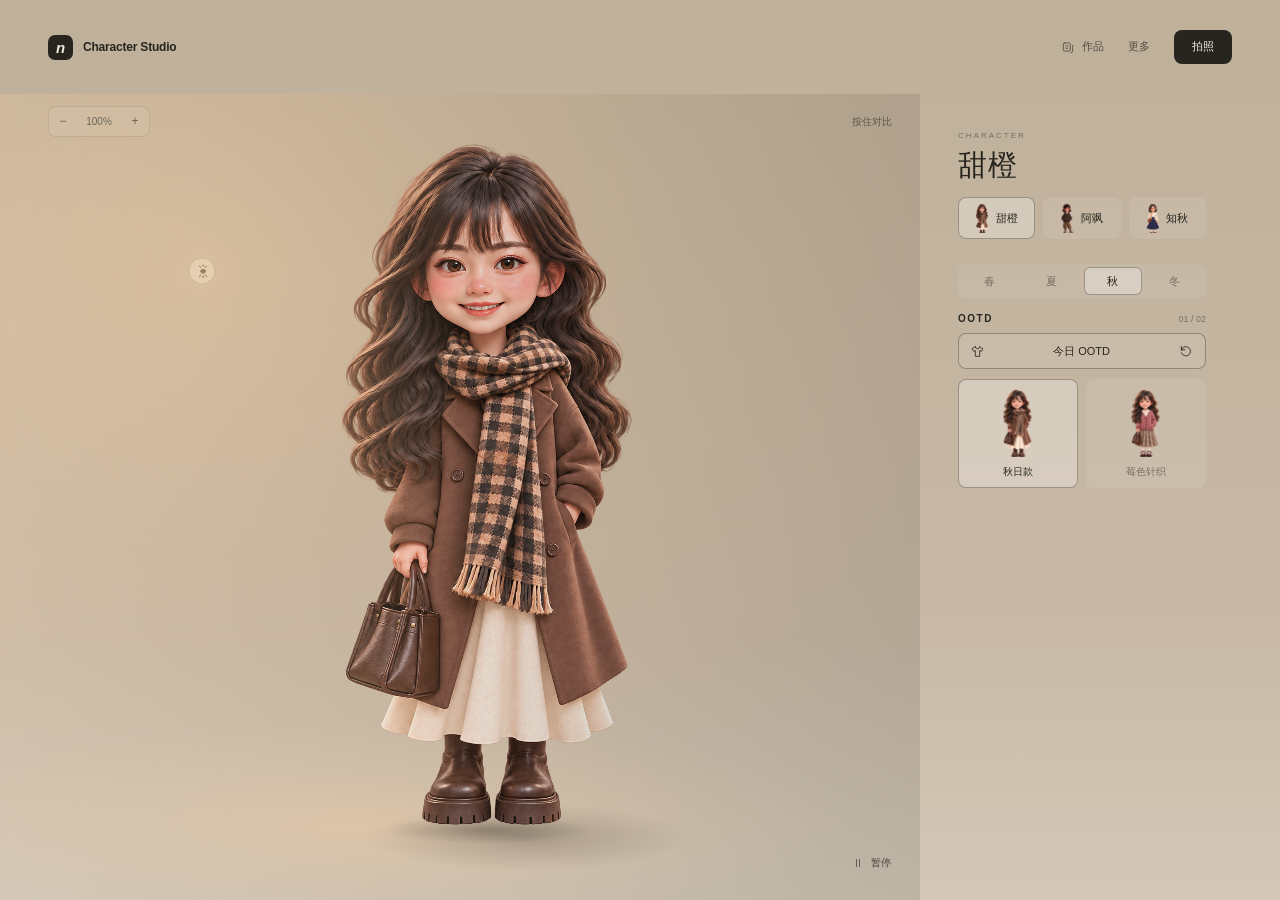
==== previews/mobile/studio.html @ cbd5872a "Reduce startup image traffic and add mobile layout preview" ====
<!doctype html>
<html lang="zh-CN">
<head>
  <meta charset="UTF-8">
  <base href="../../">
  <meta name="viewport" content="width=device-width, initial-scale=1">
  <meta name="theme-color" content="#d2c5b3">
  <meta name="description" content="A local character studio. Shape, light and export your character in your browser.">
  <title>手机排布预览 · Character Studio</title>
  <link rel="icon" href="assets/favicon.svg" type="image/svg+xml">
  <link rel="stylesheet" href="styles.css">
  <link rel="stylesheet" href="previews/mobile/mobile.css">
</head>
<body>
  <svg class="icon-definitions" aria-hidden="true" xmlns="http://www.w3.org/2000/svg">
    <symbol id="i-upload" viewBox="0 0 24 24"><path d="M12 16V4m-4 4 4-4 4 4M5 16v4h14v-4"/></symbol>
    <symbol id="i-download" viewBox="0 0 24 24"><path d="M12 4v12m-4-4 4 4 4-4M5 16v4h14v-4"/></symbol>
    <symbol id="i-library" viewBox="0 0 24 24"><rect x="4" y="5" width="12" height="14" rx="2"/><path d="M20 9v10a3 3 0 0 1-3 3M8 10h4m-4 4h4"/></symbol>
    <symbol id="i-play" viewBox="0 0 24 24"><path d="m9 5 11 7-11 7Z"/></symbol>
    <symbol id="i-pause" viewBox="0 0 24 24"><path d="M9 5v14m6-14v14"/></symbol>
    <symbol id="i-reset" viewBox="0 0 24 24"><path d="M4 10a8 8 0 1 1 0 5m0-5V4m0 6h6"/></symbol>
    <symbol id="i-close" viewBox="0 0 24 24"><path d="m6 6 12 12M6 18 18 6"/></symbol>
    <symbol id="i-save" viewBox="0 0 24 24"><path d="M5 3h12l4 4v14H3V3h2m2 0v7h10V3M7 21v-7h10v7"/></symbol>
    <symbol id="i-target" viewBox="0 0 24 24"><circle cx="12" cy="12" r="7"/><path d="M12 2v4m0 12v4M2 12h4m12 0h4"/></symbol>
    <symbol id="i-trash" viewBox="0 0 24 24"><path d="M3 6h18M9 6V3h6v3M6 6l1 15h10l1-15M10 10v7m4-7v7"/></symbol>
    <symbol id="i-outfit" viewBox="0 0 24 24"><path d="m8 3-6 4 3 5 3-2v11h8V10l3 2 3-5-6-4a4 4 0 0 1-8 0Z"/></symbol>
  </svg>

  <header class="toolbar">
    <a class="brand" href="./" aria-label="角色摄影棚首页"><span class="brand-mark">n</span><span>Character Studio</span></a>
    <nav class="toolbar-actions" aria-label="Studio tools">
      <button id="libraryButton" class="toolbar-button" type="button"><svg><use href="#i-library"/></svg><span>作品</span><span id="versionCount" class="count" hidden>0</span></button>
      <details class="toolbar-more"><summary>更多</summary><div class="more-menu">
        <button id="uploadButton" type="button">上传角色</button>
        <button id="downloadButton" type="button">人物 PNG</button>
        <button id="saveButton" type="button">保存版本</button>
      </div></details>
      <button id="photoButton" class="save-button" type="button" disabled>拍照</button>
    </nav>
  </header>

  <main class="workspace" aria-label="Character studio">
    <section id="stage" class="stage" aria-label="Character preview">
      <div class="stage-tools">
        <div class="zoom-controls" aria-label="Preview zoom">
          <button id="zoomOut" type="button" aria-label="Zoom out">−</button>
          <button id="zoomReset" type="button" title="Reset zoom"><span id="zoomValue">100%</span></button>
          <button id="zoomIn" type="button" aria-label="Zoom in">+</button>
        </div>
        <button id="compareButton" class="compare-button" type="button" title="Hold to see the original character; keyboard: hold Space">按住对比</button>
      </div>

      <canvas id="previewCanvas" tabindex="0" aria-label="甜美女孩，点击或按回车互动"></canvas>
      <button id="lightHandle" class="light-handle" role="slider" aria-label="灯光位置" aria-valuemin="8" aria-valuemax="92" aria-valuenow="22" title="拖动光源；方向键也可调整" disabled>☀</button>
      <div id="countdown" class="countdown" role="status" aria-live="assertive" hidden></div>
      <div id="headRegion" class="head-region" hidden>
        <div class="head-region-circle" id="headMove" role="slider" tabindex="0" aria-label="Head region position" aria-valuemin="15" aria-valuemax="58" aria-valuenow="34" title="Drag to position the head region; arrow keys adjust it"><span>Head</span></div>
        <button id="headResize" type="button" class="head-handle" aria-label="Resize head region" title="Drag to adjust the head boundary"></button>
      </div>
      <div id="loading" class="loading"><span class="loading-dot"></span>准备中…</div>

      <div class="stage-footer">
        <p id="stageHint" class="sr-only">点击人物互动，拖动光源调整灯光</p>
        <button id="demoButton" class="demo-button" type="button" aria-pressed="false"><svg aria-hidden="true"><use id="demoIcon" href="#i-pause"/></svg><span id="demoLabel">暂停</span></button>
      </div>
    </section>

    <aside class="settings" aria-label="Character controls">
      <div class="settings-title"><p>CHARACTER</p><h1 id="characterName">甜橙</h1><div id="characterPicker" class="character-picker" role="group" aria-label="Choose a character"></div><p id="personality" class="sr-only"></p></div>

      <section id="wardrobe" class="wardrobe" aria-label="OOTD outfits" aria-busy="false">
        <div id="seasonPicker" class="season-picker" role="group" aria-label="选择季节"></div>
        <div class="wardrobe-heading"><h2>OOTD</h2><span id="outfitCounter">—</span></div>
        <button id="outfitButton" class="outfit-button" type="button" disabled><svg><use href="#i-outfit"/></svg><span>今日 OOTD</span><svg class="outfit-arrow" aria-hidden="true"><use href="#i-reset"/></svg></button>
        <div id="outfitList" class="outfit-list" role="group" aria-label="Choose an outfit"></div>
        <p id="outfitStatus" class="outfit-status sr-only" role="status" aria-live="polite">秋日款 · Autumn layers</p>
      </section>

      <section id="responseSection" class="studio-section" aria-label="角色回应">
        <div class="section-heading"><h2>动作</h2><button id="idleButton" type="button" aria-pressed="true">待机开启</button></div>
        <div id="responseButtons" class="segmented" role="group" aria-label="选择人物回应"></div>
        <p id="responseStatus" class="section-note sr-only" role="status" aria-live="polite">待机 · 呼吸与眨眼</p>
      </section>
      <section class="studio-section" aria-label="摄影场景">
        <div class="section-heading"><h2>场景</h2></div>
        <div id="sceneButtons" class="scene-buttons" role="group" aria-label="选择场景">
          <button type="button" data-scene="studio" aria-pressed="true"><i class="scene-icon scene-studio"></i>摄影棚</button>
          <button type="button" data-scene="magazine" aria-pressed="false"><i class="scene-icon scene-magazine" aria-hidden="true">O</i>杂志封面</button>
          <button type="button" data-scene="polaroid" aria-pressed="false"><i class="scene-icon scene-polaroid"></i>拍立得</button>
        </div>
      </section>
      <fieldset class="palette-control studio-light"><legend>灯光 <button id="lightToggle" type="button" aria-pressed="true" aria-label="切换灯光">开</button></legend>
        <div id="lightPresets" class="light-presets" role="group" aria-label="灯光风格">
          <button type="button" data-light="day" aria-pressed="false"><i style="--light:#fff1d8"></i>日光</button>
          <button type="button" data-light="warm" aria-pressed="true"><i style="--light:#ffd4a4"></i>暖光</button>
          <button type="button" data-light="cool" aria-pressed="false"><i style="--light:#c6d9ed"></i>清冷</button>
        </div>
      </fieldset>
      <details id="advancedSettings" class="advanced-settings"><summary>细节调整</summary>
      <div class="advanced-light">
        <div id="lightPalette" class="palette" aria-label="自定义光色"></div>
        <label class="intensity-control" for="lightIntensity"><span>亮度</span><input id="lightIntensity" type="range" min="0" max="100" value="55" aria-label="灯光亮度"></label>
        <div class="light-directions"><button id="leftLight" type="button" aria-pressed="true">左侧</button><button id="rightLight" type="button" aria-pressed="false">右侧</button><span id="lightPosition" class="sr-only"></span></div>
      </div>
      <div class="daily-locks"><label><input id="lockOutfit" type="checkbox">固定穿搭</label><label><input id="lockScene" type="checkbox">固定场景</label></div>
      <button id="outfitCompare" type="button" class="detail-button">对比穿搭</button>
      <div class="range-control">
        <div class="control-heading"><label for="headSize">头部</label><button id="headRegionButton" class="small-icon-button" type="button" aria-label="Adjust head region" aria-pressed="false" title="Adjust the head region"><svg><use href="#i-target"/></svg></button></div>
        <input id="headSize" type="range" min="-100" max="100" value="0" aria-label="头部">
        <div class="range-endpoints"><span>小</span><span>大</span></div>
      </div>
      <div class="range-control">
        <div class="control-heading"><label for="bodyShape">身形</label><output id="bodyShapeOutput" for="bodyShape"></output></div>
        <input id="bodyShape" type="range" min="-100" max="100" value="0" aria-label="身形">
        <div class="range-endpoints"><span>纤细</span><span>饱满</span></div>
      </div>
      <div class="range-control">
        <div class="control-heading"><label for="height">身高</label><output id="heightOutput" for="height"></output></div>
        <input id="height" type="range" min="-100" max="100" value="0" aria-label="身高">
        <div class="range-endpoints"><span>矮</span><span>高</span></div>
      </div>

      <fieldset class="palette-control background-control"><legend>底色与 PNG 背景</legend><div id="backgroundPalette" class="palette"></div></fieldset>
      <button id="resetButton" class="reset-button" type="button"><svg><use href="#i-reset"/></svg>恢复原样</button>
      </details>
    </aside>
  </main>
  <div id="cameraControls" class="camera-controls" hidden>
    <div id="cameraResponses" class="segmented" role="group" aria-label="拍照动作"></div>
    <button id="exitCamera" type="button">← 返回</button>
    <div class="segmented" role="group" aria-label="拍照构图"><button id="fullCrop" type="button" aria-pressed="true">全身</button><button id="halfCrop" type="button" aria-pressed="false">半身</button></div>
    <details class="camera-options"><summary>构图</summary><div class="camera-popover">
      <div class="segmented" role="group" aria-label="照片比例"><button type="button" data-ratio="portrait" aria-pressed="true">4:5</button><button type="button" data-ratio="square" aria-pressed="false">1:1</button><button type="button" data-ratio="wallpaper" aria-pressed="false">9:16</button></div>
      <label class="intensity-control">大小<input id="photoScale" type="range" min="75" max="120" value="100" aria-label="人物大小"></label>
      <input id="photoCaption" type="text" maxlength="26" placeholder="照片标题" aria-label="照片标题">
      <div class="caption-options"><label><input id="photoDate" type="checkbox">日期</label><button id="resetComposition" type="button">居中</button></div>
    </div></details>
    <button id="captureButton" class="save-button" type="button">● 拍摄</button>
    <button id="cancelCapture" type="button" hidden>取消</button>
  </div>
  <dialog id="photoDialog" class="photo-dialog" aria-labelledby="photoTitle">
    <div class="library-header"><div><p>YOUR OOTD</p><h2 id="photoTitle">这一刻</h2></div><button id="closePhoto" class="small-icon-button" type="button" aria-label="关闭照片"><svg><use href="#i-close"/></svg></button></div>
    <img id="photoResult" alt="角色照片">
    <div class="photo-actions"><button id="retakePhoto" class="secondary-button" type="button">调整重拍</button><button id="savePhoto" class="secondary-button" type="button">收藏</button><button id="downloadPhoto" class="save-button" type="button">下载照片</button></div>

  </dialog>

  <dialog id="libraryDialog" class="library-dialog" aria-labelledby="libraryTitle">
    <div class="library-header"><div><p>COLLECTION</p><h2 id="libraryTitle">作品</h2></div><button id="closeLibrary" class="small-icon-button" type="button" aria-label="Close saved versions"><svg><use href="#i-close"/></svg></button></div>
    <div class="library-tabs segmented" role="group" aria-label="作品分类"><button type="button" data-library="photos" aria-pressed="true">照片</button><button type="button" data-library="versions" aria-pressed="false">版本</button><button type="button" data-library="characters" aria-pressed="false">角色</button></div>
    <div id="libraryList" class="library-list"></div>

  </dialog>
  <dialog id="outfitCompareDialog" class="outfit-compare-dialog" aria-labelledby="compareTitle"><div class="library-header"><h2 id="compareTitle">穿搭</h2><button id="closeOutfitCompare" class="small-icon-button" type="button" aria-label="关闭穿搭对比"><svg><use href="#i-close"/></svg></button></div><div id="outfitCompareList" class="outfit-compare-list"></div></dialog>
  <input id="fileInput" type="file" accept="image/png,image/jpeg,image/webp" hidden>
  <input id="customLight" type="color" value="#b28eff" class="hidden-color" tabindex="-1" aria-label="Custom light colour">
  <a id="downloadLink" hidden download="sweet-girl.png">Download prepared PNG</a>
  <img id="exportImage" hidden alt="Prepared PNG export">
  <div id="toast" class="toast" role="status" aria-live="polite" hidden></div>
  <noscript><p class="noscript">Enable JavaScript to use the character studio.</p></noscript>
  <script src="previews/mobile/mobile.js"></script>
  <script id="studioBootstrap">
    (async function () {
      // Load dependencies in order so a dropped request cannot start an incomplete app.
      const files=['js/model.js','js/renderer.js','js/storage.js','js/wardrobe.js','js/studio-model.js','js/studio-effects.js','js/studio-controller.js','js/app.js'];
      function load(src) {
        return new Promise((resolve,reject) => {
          const script=document.createElement('script');let settled=false;
          const finish=success => {
            if(settled)return;settled=true;clearTimeout(timer);
            if(success)resolve();else{script.remove();reject(new Error('Script load failed: '+src));}
          };
          const timer=setTimeout(()=>finish(false),8000);
          script.src=src;script.onload=()=>finish(true);script.onerror=()=>finish(false);
          document.head.appendChild(script);
        });
      }
      try {
        for(const file of files) {
          for(let attempt=0;attempt<3;attempt++) {
            try{await load(file+(attempt?'?retry='+attempt+'&t='+Date.now():''));break;}
            catch(error){if(attempt===2)throw error;}
          }
        }
      } catch(error) {
        console.error(error);
        const loading=document.getElementById('loading'),reload=document.createElement('button');
        reload.type='button';reload.textContent='重新加载';reload.className='save-button';reload.onclick=()=>location.reload();
        loading.setAttribute('role','alert');loading.replaceChildren(document.createTextNode('加载未完成'),reload);
      }
    })();
  </script>
</body>
</html>
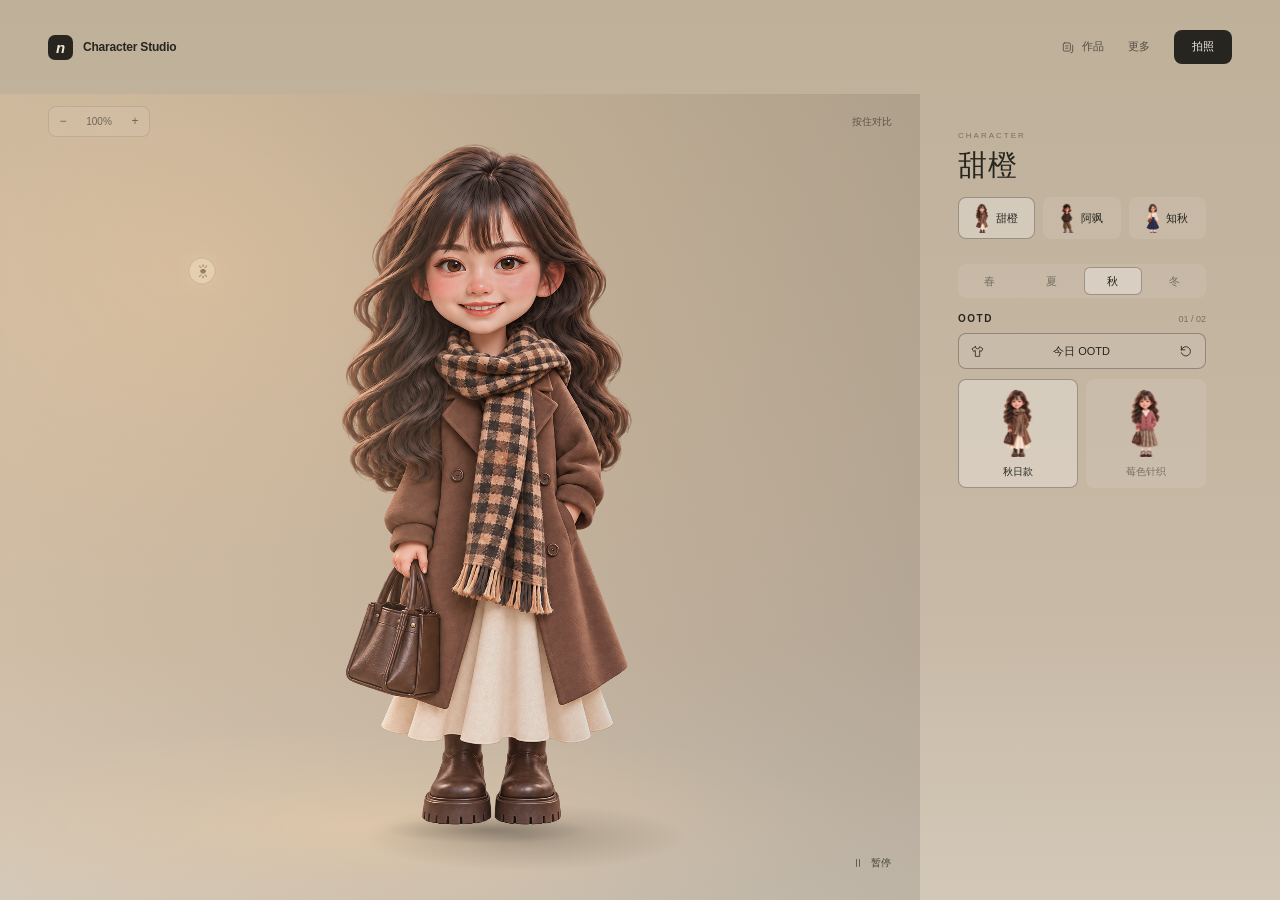
==== commit ae3f02d5: "Keep startup compatible with cached scripts and thumbnail failures" ====
--- a/previews/mobile/studio.html
+++ b/previews/mobile/studio.html
@@ -27,7 +27,7 @@
   </svg>
 
   <header class="toolbar">
-    <a class="brand" href="./" aria-label="角色摄影棚首页"><span class="brand-mark">n</span><span>Character Studio</span></a>
+    <a class="brand" href="previews/mobile/studio.html" aria-label="角色摄影棚首页"><span class="brand-mark">n</span><span>Character Studio</span></a>
     <nav class="toolbar-actions" aria-label="Studio tools">
       <button id="libraryButton" class="toolbar-button" type="button"><svg><use href="#i-library"/></svg><span>作品</span><span id="versionCount" class="count" hidden>0</span></button>
       <details class="toolbar-more"><summary>更多</summary><div class="more-menu">
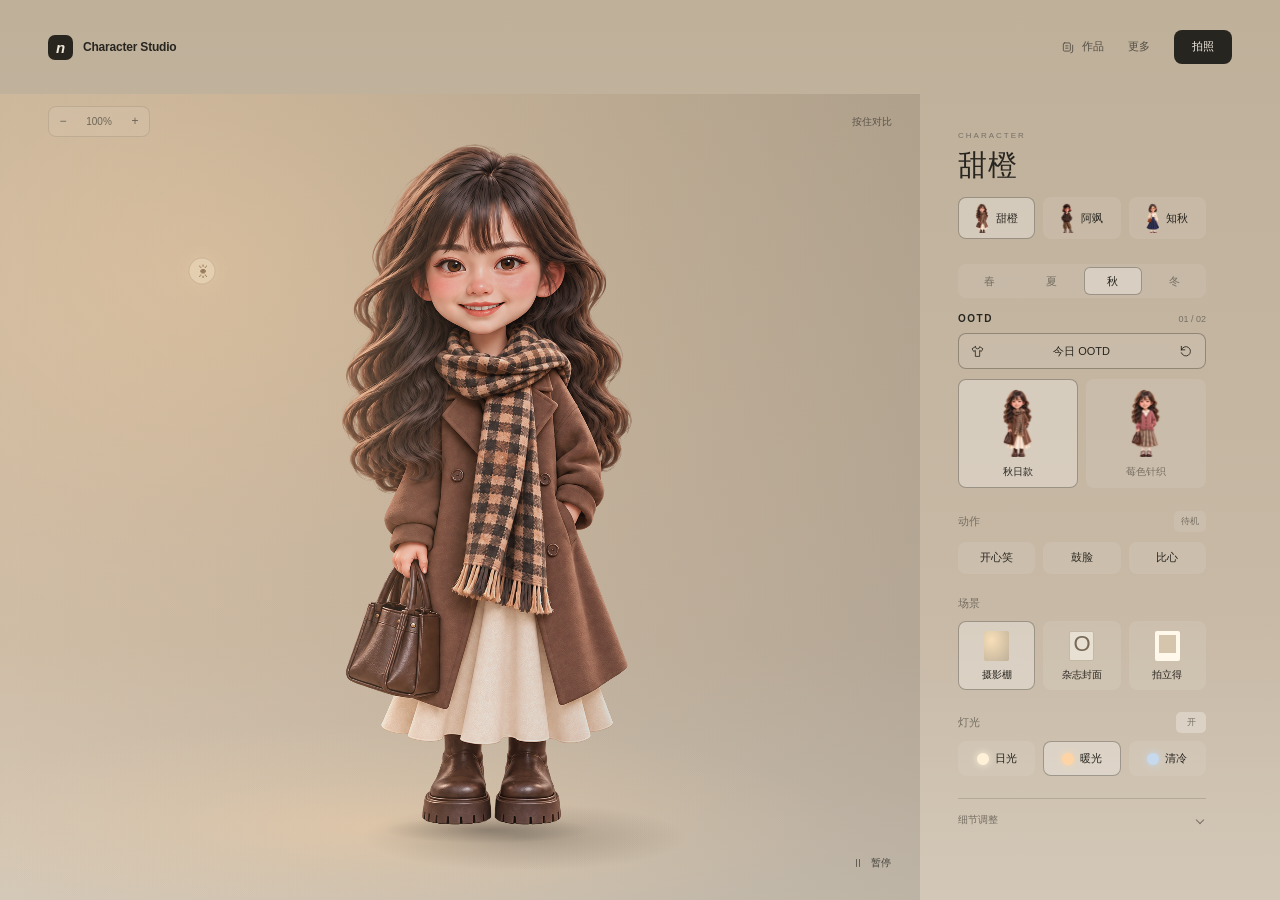
==== commit 840d738d: "Integrate approved phone layout into the studio homepage" ====
--- a/previews/mobile/studio.html
+++ b/previews/mobile/studio.html
@@ -8,8 +8,7 @@
   <meta name="description" content="A local character studio. Shape, light and export your character in your browser.">
   <title>手机排布预览 · Character Studio</title>
   <link rel="icon" href="assets/favicon.svg" type="image/svg+xml">
-  <link rel="stylesheet" href="styles.css">
-  <link rel="stylesheet" href="previews/mobile/mobile.css">
+  <link rel="stylesheet" href="styles.css?v=mobile-v1">
 </head>
 <body>
   <svg class="icon-definitions" aria-hidden="true" xmlns="http://www.w3.org/2000/svg">
@@ -29,7 +28,7 @@
   <header class="toolbar">
     <a class="brand" href="previews/mobile/studio.html" aria-label="角色摄影棚首页"><span class="brand-mark">n</span><span>Character Studio</span></a>
     <nav class="toolbar-actions" aria-label="Studio tools">
-      <button id="libraryButton" class="toolbar-button" type="button"><svg><use href="#i-library"/></svg><span>作品</span><span id="versionCount" class="count" hidden>0</span></button>
+      <button id="libraryButton" aria-label="作品" class="toolbar-button" type="button"><svg><use href="#i-library"/></svg><span>作品</span><span id="versionCount" class="count" hidden>0</span></button>
       <details class="toolbar-more"><summary>更多</summary><div class="more-menu">
         <button id="uploadButton" type="button">上传角色</button>
         <button id="downloadButton" type="button">人物 PNG</button>
@@ -67,7 +66,12 @@
 
     <aside class="settings" aria-label="Character controls">
       <div class="settings-title"><p>CHARACTER</p><h1 id="characterName">甜橙</h1><div id="characterPicker" class="character-picker" role="group" aria-label="Choose a character"></div><p id="personality" class="sr-only"></p></div>
-
+      <div id="mobileTabs" class="mobile-tabs" role="tablist" aria-label="摄影棚控制" hidden>
+        <button id="mobile-tab-outfits" type="button" role="tab" aria-controls="mobile-panel-outfits" aria-selected="true">穿搭</button>
+        <button id="mobile-tab-responses" type="button" role="tab" aria-controls="mobile-panel-responses" aria-selected="false" tabindex="-1">动作</button>
+        <button id="mobile-tab-atmosphere" type="button" role="tab" aria-controls="mobile-panel-atmosphere" aria-selected="false" tabindex="-1">氛围</button>
+      </div>
+      <div id="mobile-panel-outfits" class="mobile-panel">
       <section id="wardrobe" class="wardrobe" aria-label="OOTD outfits" aria-busy="false">
         <div id="seasonPicker" class="season-picker" role="group" aria-label="选择季节"></div>
         <div class="wardrobe-heading"><h2>OOTD</h2><span id="outfitCounter">—</span></div>
@@ -75,12 +79,15 @@
         <div id="outfitList" class="outfit-list" role="group" aria-label="Choose an outfit"></div>
         <p id="outfitStatus" class="outfit-status sr-only" role="status" aria-live="polite">秋日款 · Autumn layers</p>
       </section>
-
+      </div>
+      <div id="mobile-panel-responses" class="mobile-panel">
       <section id="responseSection" class="studio-section" aria-label="角色回应">
         <div class="section-heading"><h2>动作</h2><button id="idleButton" type="button" aria-pressed="true">待机开启</button></div>
         <div id="responseButtons" class="segmented" role="group" aria-label="选择人物回应"></div>
         <p id="responseStatus" class="section-note sr-only" role="status" aria-live="polite">待机 · 呼吸与眨眼</p>
       </section>
+      </div>
+      <div id="mobile-panel-atmosphere" class="mobile-panel">
       <section class="studio-section" aria-label="摄影场景">
         <div class="section-heading"><h2>场景</h2></div>
         <div id="sceneButtons" class="scene-buttons" role="group" aria-label="选择场景">
@@ -123,6 +130,7 @@
       <fieldset class="palette-control background-control"><legend>底色与 PNG 背景</legend><div id="backgroundPalette" class="palette"></div></fieldset>
       <button id="resetButton" class="reset-button" type="button"><svg><use href="#i-reset"/></svg>恢复原样</button>
       </details>
+      </div>
     </aside>
   </main>
   <div id="cameraControls" class="camera-controls" hidden>
@@ -158,11 +166,10 @@
   <img id="exportImage" hidden alt="Prepared PNG export">
   <div id="toast" class="toast" role="status" aria-live="polite" hidden></div>
   <noscript><p class="noscript">Enable JavaScript to use the character studio.</p></noscript>
-  <script src="previews/mobile/mobile.js"></script>
   <script id="studioBootstrap">
     (async function () {
       // Load dependencies in order so a dropped request cannot start an incomplete app.
-      const files=['js/model.js','js/renderer.js','js/storage.js','js/wardrobe.js','js/studio-model.js','js/studio-effects.js','js/studio-controller.js','js/app.js'];
+      const files=['js/mobile-layout.js','js/model.js','js/renderer.js','js/storage.js','js/wardrobe.js','js/studio-model.js','js/studio-effects.js','js/studio-controller.js','js/app.js'];
       function load(src) {
         return new Promise((resolve,reject) => {
           const script=document.createElement('script');let settled=false;
